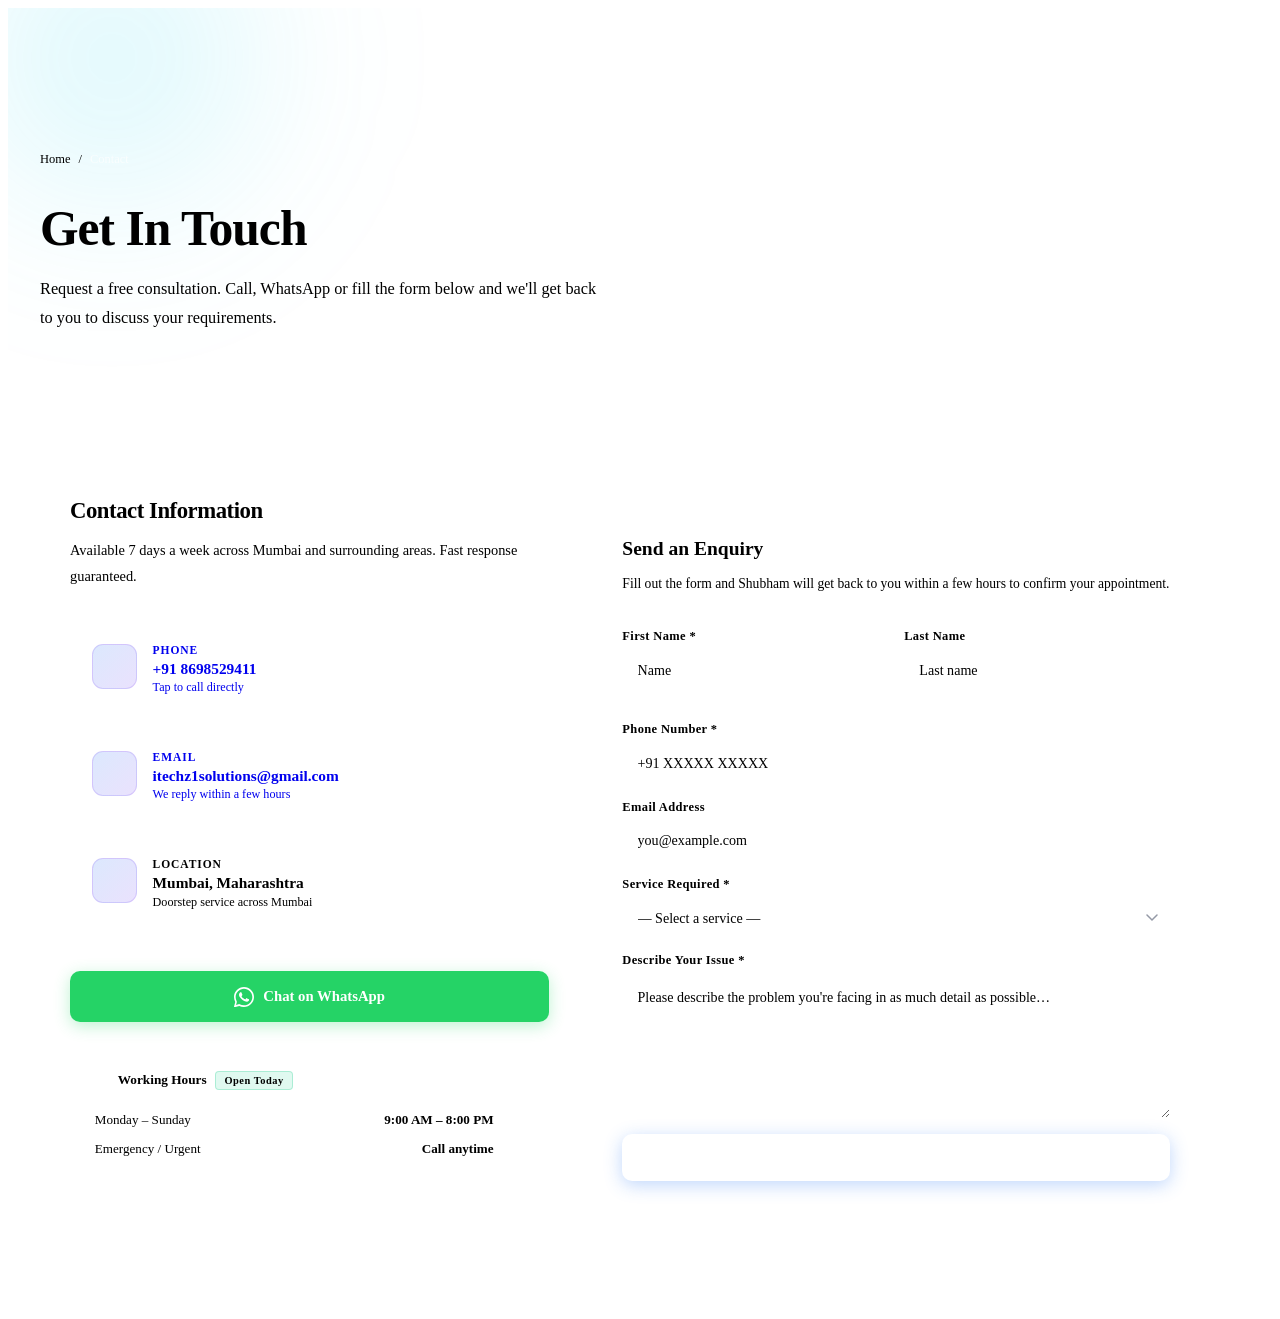
==== contact.html @ d7abde1e "Add files via upload" ====
<!DOCTYPE html>
<html lang="en">
<head>
<meta charset="UTF-8"/>
<meta name="viewport" content="width=device-width,initial-scale=1"/>
<title>Contact — iTechz Solutions</title>
<meta name="description" content="Request a free IT consultation. Contact iTechz Solutions for IT support, networking, CCTV, website development and AMC services."/>
<link rel="preconnect" href="https://fonts.googleapis.com"/>
<link href="https://fonts.googleapis.com/css2?family=Manrope:wght@400;500;600;700;800&family=Space+Grotesk:wght@500;600;700&display=swap" rel="stylesheet"/>
<link rel="stylesheet" href="style.css"/>
<style>
.page-hero{padding-top:72px;background:var(--bg);border-bottom:1px solid var(--line);position:relative;overflow:hidden}
.page-hero::before{
  content:'';position:absolute;top:-180px;left:-10%;
  width:460px;height:460px;border-radius:50%;filter:blur(70px);
  background:radial-gradient(circle, rgba(34,211,238,.18) 0%, transparent 70%);
  pointer-events:none;
}
.page-hero-inner{position:relative;z-index:1;max-width:1240px;margin:0 auto;padding:4.5rem 2rem 3.7rem}
.breadcrumb{display:flex;align-items:center;gap:.5rem;font-size:.78rem;color:var(--text3);margin-bottom:1.3rem}
.breadcrumb a{color:var(--text2);text-decoration:none}.breadcrumb a:hover{color:var(--cyan)}
.breadcrumb span{color:var(--text3)}
.page-hero h1{font-size:clamp(2.1rem,4vw,3.1rem);color:var(--text);font-weight:700;letter-spacing:-.02em;margin-bottom:.8rem}
.page-hero p{font-size:1.02rem;color:var(--text2);max-width:560px;line-height:1.8}

/* CONTACT LAYOUT */
.contact-section{padding:90px 2rem;background:var(--bg)}
.contact-inner{
  max-width:1140px;margin:0 auto;
  display:grid;grid-template-columns:1fr 1.4fr;gap:4rem;align-items:start;
}
@media(max-width:840px){.contact-inner{grid-template-columns:1fr}}

/* LEFT */
.contact-info-title{font-size:1.42rem;font-weight:700;color:var(--text);margin-bottom:.5rem;letter-spacing:-.02em;font-family:var(--serif)}
.contact-info-sub{font-size:.9rem;color:var(--text2);line-height:1.8;margin-bottom:2.1rem}
.contact-methods{display:flex;flex-direction:column;gap:1rem;margin-bottom:2.6rem}
.contact-method{
  display:flex;align-items:flex-start;gap:1rem;
  padding:1.25rem 1.35rem;border:1px solid var(--line);border-radius:13px;
  background:rgba(255,255,255,.02);text-decoration:none;
  backdrop-filter:blur(10px);
  transition:border-color .25s,box-shadow .3s,transform .25s;
}
.contact-method:hover{border-color:rgba(59,130,246,.4);box-shadow:var(--shadow-glow-blue);transform:translateY(-3px)}
.contact-method-icon{
  width:43px;height:43px;border-radius:11px;
  background:linear-gradient(135deg, rgba(59,130,246,.18), rgba(139,92,246,.18));
  border:1px solid rgba(139,92,246,.22);
  display:grid;place-items:center;flex-shrink:0;
}
.contact-method-icon svg{width:18px;height:18px;stroke:var(--cyan);fill:none;stroke-width:2;stroke-linecap:round}
.contact-method-label{font-size:.72rem;font-weight:700;letter-spacing:.08em;text-transform:uppercase;color:var(--text3);margin-bottom:.25rem}
.contact-method-val{font-size:.96rem;font-weight:700;color:var(--text)}
.contact-method-hint{font-size:.76rem;color:var(--text3);margin-top:.15rem}

.wa-btn{
  display:flex;align-items:center;justify-content:center;gap:.6rem;
  width:100%;padding:.95rem;background:#25d366;color:#fff;
  border:none;border-radius:10px;font-size:.92rem;font-weight:700;
  font-family:var(--sans);cursor:pointer;text-decoration:none;
  box-shadow:0 4px 16px rgba(37,211,102,.3);
  transition:background .2s,transform .15s,box-shadow .2s;
}
.wa-btn:hover{background:#1ebe5d;transform:translateY(-2px);box-shadow:0 6px 22px rgba(37,211,102,.4)}
.wa-btn svg{width:20px;height:20px;fill:#fff}

/* HOURS */
.hours-card{background:var(--bg2);border:1px solid var(--line);border-radius:13px;padding:1.45rem 1.55rem;margin-top:1.6rem}
.hours-title{font-size:.83rem;font-weight:700;color:var(--text);margin-bottom:.95rem;display:flex;align-items:center;gap:.5rem}
.hours-title svg{width:15px;height:15px;stroke:var(--cyan);fill:none;stroke-width:2;stroke-linecap:round}
.hours-row{display:flex;justify-content:space-between;font-size:.82rem;padding:.42rem 0;border-bottom:1px solid var(--line);color:var(--text2)}
.hours-row:last-child{border-bottom:none}
.hours-row .day{color:var(--text2)}
.hours-row .time{font-weight:600;color:var(--text)}
.badge-open{background:rgba(52,211,153,.15);color:var(--emerald);font-size:.65rem;font-weight:700;padding:.2rem .55rem;border-radius:4px;letter-spacing:.05em;border:1px solid rgba(52,211,153,.3)}

/* RIGHT — FORM */
.form-card{background:rgba(255,255,255,.025);border:1px solid var(--line);border-radius:var(--radius-lg);padding:2.5rem;box-shadow:var(--shadow-md);backdrop-filter:blur(14px)}
.form-title{font-size:1.22rem;font-weight:700;color:var(--text);margin-bottom:.4rem;font-family:var(--serif)}
.form-sub{font-size:.85rem;color:var(--text2);margin-bottom:2.1rem;line-height:1.6}
.form-row{display:grid;grid-template-columns:1fr 1fr;gap:1rem;margin-bottom:1rem}
@media(max-width:500px){.form-row{grid-template-columns:1fr}}
.form-group{display:flex;flex-direction:column;gap:.4rem;margin-bottom:1rem}
.form-group label{font-size:.78rem;font-weight:700;color:var(--text2);letter-spacing:.03em}
.form-group input,.form-group select,.form-group textarea{
  font-family:var(--sans);font-size:.88rem;color:var(--text);
  padding:.72rem .95rem;border:1px solid var(--line-strong);border-radius:9px;
  background:rgba(255,255,255,.02);outline:none;
  transition:border-color .25s,box-shadow .25s;
  appearance:none;
}
.form-group input::placeholder,.form-group textarea::placeholder{color:var(--text3)}
.form-group input:focus,.form-group select:focus,.form-group textarea:focus{
  border-color:var(--cyan);box-shadow:0 0 0 3px rgba(34,211,238,.14);
}
.form-group textarea{resize:vertical;min-height:120px;line-height:1.6}
.form-group select{background-image:url("data:image/svg+xml,%3Csvg xmlns='http://www.w3.org/2000/svg' width='12' height='8'%3E%3Cpath d='M1 1l5 5 5-5' stroke='%239499a6' stroke-width='1.5' fill='none' stroke-linecap='round'/%3E%3C/svg%3E");background-repeat:no-repeat;background-position:right 12px center}
.form-group select option{background:#10141d;color:var(--text)}
.form-submit{
  position:relative;overflow:hidden;
  width:100%;padding:.95rem;color:#fff;
  background:linear-gradient(135deg, var(--blue), var(--purple));
  border:none;border-radius:10px;font-size:.92rem;font-weight:700;
  font-family:var(--sans);cursor:pointer;
  box-shadow:0 4px 18px rgba(59,130,246,.32);transition:box-shadow .3s,transform .2s;
}
.form-submit:hover{box-shadow:0 8px 28px rgba(139,92,246,.45);transform:translateY(-2px)}
.form-success{ display:none;text-align:center;padding:2rem; }
.form-success-icon{width:58px;height:58px;background:rgba(52,211,153,.15);border:1px solid rgba(52,211,153,.3);border-radius:50%;display:flex;align-items:center;justify-content:center;margin:0 auto 1.1rem}
.form-success-icon svg{width:26px;height:26px;stroke:var(--emerald);fill:none;stroke-width:2.5;stroke-linecap:round;stroke-linejoin:round}
.form-success h3{font-size:1.12rem;font-weight:700;color:var(--text);margin-bottom:.5rem}
.form-success p{font-size:.85rem;color:var(--text2);line-height:1.7}
</style>
</head>
<body>

<div class="page-hero">
  <div class="page-hero-inner">
    <div class="breadcrumb">
      <a href="index.html">Home</a><span>/</span>
      <span style="color:rgba(255,255,255,.7)">Contact</span>
    </div>
    <h1>Get In Touch</h1>
    <p>Request a free consultation. Call, WhatsApp or fill the form below and we'll get back to you to discuss your requirements.</p>
  </div>
</div>

<section class="contact-section">
  <div class="contact-inner">

    <!-- LEFT -->
    <div>
      <div class="contact-info-title reveal">Contact Information</div>
      <p class="contact-info-sub reveal">Available 7 days a week across Mumbai and surrounding areas. Fast response guaranteed.</p>

      <div class="contact-methods">
        <a class="contact-method reveal" href="tel:+918698529411">
          <div class="contact-method-icon"><svg viewBox="0 0 24 24"><path d="M22 16.92v3a2 2 0 0 1-2.18 2 19.79 19.79 0 0 1-8.63-3.07A19.5 19.5 0 0 1 4.69 12a19.79 19.79 0 0 1-3.07-8.67A2 2 0 0 1 3.6 1.27h3a2 2 0 0 1 2 1.72c.127.96.361 1.903.7 2.81a2 2 0 0 1-.45 2.11L7.91 8.84a16 16 0 0 0 6.29 6.29l.92-.92a2 2 0 0 1 2.11-.45c.907.339 1.85.573 2.81.7A2 2 0 0 1 22 16.92z"/></svg></div>
          <div>
            <div class="contact-method-label">Phone</div>
            <div class="contact-method-val">+91 8698529411</div>
            <div class="contact-method-hint">Tap to call directly</div>
          </div>
        </a>
        <a class="contact-method reveal" href="mailto:itechz1solutions@gmail.com">
          <div class="contact-method-icon"><svg viewBox="0 0 24 24"><path d="M4 4h16c1.1 0 2 .9 2 2v12c0 1.1-.9 2-2 2H4c-1.1 0-2-.9-2-2V6c0-1.1.9-2 2-2z"/><polyline points="22,6 12,13 2,6"/></svg></div>
          <div>
            <div class="contact-method-label">Email</div>
            <div class="contact-method-val">itechz1solutions@gmail.com</div>
            <div class="contact-method-hint">We reply within a few hours</div>
          </div>
        </a>
        <div class="contact-method reveal">
          <div class="contact-method-icon"><svg viewBox="0 0 24 24"><path d="M21 10c0 7-9 13-9 13s-9-6-9-13a9 9 0 0 1 18 0z"/><circle cx="12" cy="10" r="3"/></svg></div>
          <div>
            <div class="contact-method-label">Location</div>
            <div class="contact-method-val">Mumbai, Maharashtra</div>
            <div class="contact-method-hint">Doorstep service across Mumbai</div>
          </div>
        </div>
      </div>

      <a class="wa-btn reveal" href="https://wa.me/918698529411" target="_blank">
        <svg viewBox="0 0 24 24"><path d="M17.472 14.382c-.297-.149-1.758-.867-2.03-.967-.273-.099-.471-.148-.67.15-.197.297-.767.966-.94 1.164-.173.199-.347.223-.644.075-.297-.15-1.255-.463-2.39-1.475-.883-.788-1.48-1.761-1.653-2.059-.173-.297-.018-.458.13-.606.134-.133.298-.347.446-.52.149-.174.198-.298.298-.497.099-.198.05-.371-.025-.52-.075-.149-.669-1.612-.916-2.207-.242-.579-.487-.5-.669-.51-.173-.008-.371-.01-.57-.01-.198 0-.52.074-.792.372-.272.297-1.04 1.016-1.04 2.479 0 1.462 1.065 2.875 1.213 3.074.149.198 2.096 3.2 5.077 4.487.709.306 1.262.489 1.694.625.712.227 1.36.195 1.871.118.571-.085 1.758-.719 2.006-1.413.248-.694.248-1.289.173-1.413-.074-.124-.272-.198-.57-.347z"/><path d="M12 0C5.373 0 0 5.373 0 12c0 2.127.558 4.126 1.532 5.858L.057 23.267a.75.75 0 0 0 .92.908l5.42-1.424A11.942 11.942 0 0 0 12 24c6.627 0 12-5.373 12-12S18.627 0 12 0zm0 22c-1.907 0-3.693-.484-5.25-1.334l-.376-.215-3.895 1.023 1.043-3.808-.232-.387A9.96 9.96 0 0 1 2 12C2 6.477 6.477 2 12 2s10 4.477 10 10-4.477 10-10 10z"/></svg>
        Chat on WhatsApp
      </a>

      <div class="hours-card reveal">
        <div class="hours-title">
          <svg viewBox="0 0 24 24"><circle cx="12" cy="12" r="10"/><polyline points="12 6 12 12 16 14"/></svg>
          Working Hours <span class="badge-open">Open Today</span>
        </div>
        <div class="hours-row"><span class="day">Monday – Sunday</span><span class="time">9:00 AM – 8:00 PM</span></div>
        <div class="hours-row"><span class="day">Emergency / Urgent</span><span class="time">Call anytime</span></div>
      </div>
    </div>

    <!-- RIGHT — FORM -->
    <!-- RIGHT — FORM -->
<div class="form-card reveal">

  <!-- ✅ FORM ADDED -->
  <form action="https://formspree.io/f/xeepljep" method="POST" id="contact-form">

    <div id="form-wrap">
      <div class="form-title">Send an Enquiry</div>
      <p class="form-sub">Fill out the form and Shubham will get back to you within a few hours to confirm your appointment.</p>

      <div class="form-row">
        <div class="form-group">
          <label for="fname">First Name *</label>
          <input type="text" id="fname" name="First Name" placeholder="Name" required/>
        </div>
        <div class="form-group">
          <label for="lname">Last Name</label>
          <input type="text" id="lname" name="Last Name" placeholder="Last name"/>
        </div>
      </div>

      <div class="form-group">
        <label for="phone">Phone Number *</label>
        <input type="tel" id="phone" name="Phone" placeholder="+91 XXXXX XXXXX" required/>
      </div>

      <div class="form-group">
        <label for="email">Email Address</label>
        <input type="email" id="email" name="Email" placeholder="you@example.com"/>
      </div>

      <div class="form-group">
        <label for="service">Service Required *</label>
        <select id="service" name="Service" required>
          <option value="">— Select a service —</option>
          <option>IT Support & Hardware Solutions</option>
          <option>IT Infrastructure & Networking</option>
          <option>CCTV & Surveillance Solutions</option>
          <option>Website Development & Management</option>
          <option>Annual Maintenance Contract</option>
          <option>Other</option>
        </select>
      </div>

      <div class="form-group">
        <label for="msg">Describe Your Issue *</label>
        <textarea id="msg" name="Message" required placeholder="Please describe the problem you're facing in as much detail as possible…"></textarea>
      </div>

      <!-- hidden fields -->
      <input type="hidden" name="_subject" value="New Enquiry - iTechz Solutions">
      <input type="hidden" name="_captcha" value="false">

      <!-- ✅ FIXED BUTTON -->
      <button type="submit" class="form-submit">Send Enquiry →</button>
    </div>

  </form>

  <!-- SUCCESS UI SAME -->
  <div class="form-success" id="form-success">
    <div class="form-success-icon">
      <svg viewBox="0 0 24 24">
        <polyline points="20 6 9 17 4 12"/>
      </svg>
    </div>
    <h3>Enquiry Sent!</h3>
    <p>Thank you for reaching out. We'll contact you shortly to discuss your requirements and schedule a consultation. You can also WhatsApp directly for a faster response.</p>

    <a class="wa-btn" href="https://wa.me/918698529411" target="_blank" style="margin-top:1.5rem;display:flex">
      <svg viewBox="0 0 24 24" width="20" height="20">
        <path d="M17.472 14.382c-.297-.149-1.758-.867-2.03-.967-.273-.099-.471-.148-.67.15-.197.297-.767.966-.94 1.164-.173.199-.347.223-.644.075-.297-.15-1.255-.463-2.39-1.475-.883-.788-1.48-1.761-1.653-2.059-.173-.297-.018-.458.13-.606.134-.133.298-.347.446-.52.149-.174.198-.298.298-.497.099-.198.05-.371-.025-.52-.075-.149-.669-1.612-.916-2.207-.242-.579-.487-.5-.669-.51-.173-.008-.371-.01-.57-.01-.198 0-.52.074-.792.372-.272.297-1.04 1.016-1.04 2.479 0 1.462 1.065 2.875 1.213 3.074.149.198 2.096 3.2 5.077 4.487.709.306 1.262.489 1.694.625.712.227 1.36.195 1.871.118.571-.085 1.758-.719 2.006-1.413.248-.694.248-1.289.173-1.413-.074-.124-.272-.198-.57-.347z"/>
        <path d="M12 0C5.373 0 0 5.373 0 12c0 2.127.558 4.126 1.532 5.858L.057 23.267a.75.75 0 0 0 .92.908l5.42-1.424A11.942 11.942 0 0 0 12 24c6.627 0 12-5.373 12-12S18.627 0 12 0zm0 22c-1.907 0-3.693-.484-5.25-1.334l-.376-.215-3.895 1.023 1.043-3.808-.232-.387A9.96 9.96 0 0 1 2 12C2 6.477 6.477 2 12 2s10 4.477 10 10-4.477 10-10 10z"/>
      </svg>
      Follow up on WhatsApp
    </a>
  </div>

</div>

<script src="shared.js"></script>
<script>
initPage('contact');
function submitForm() {
  const fname = document.getElementById('fname').value.trim();
  const phone = document.getElementById('phone').value.trim();
  const service = document.getElementById('service').value;
  const msg = document.getElementById('msg').value.trim();
  if (!fname || !phone || !service || !msg) {
    alert('Please fill in all required fields marked with *');
    return;
  }
  document.getElementById('form-wrap').style.display = 'none';
  document.getElementById('form-success').style.display = 'block';
}
</script>
</body>
</html>
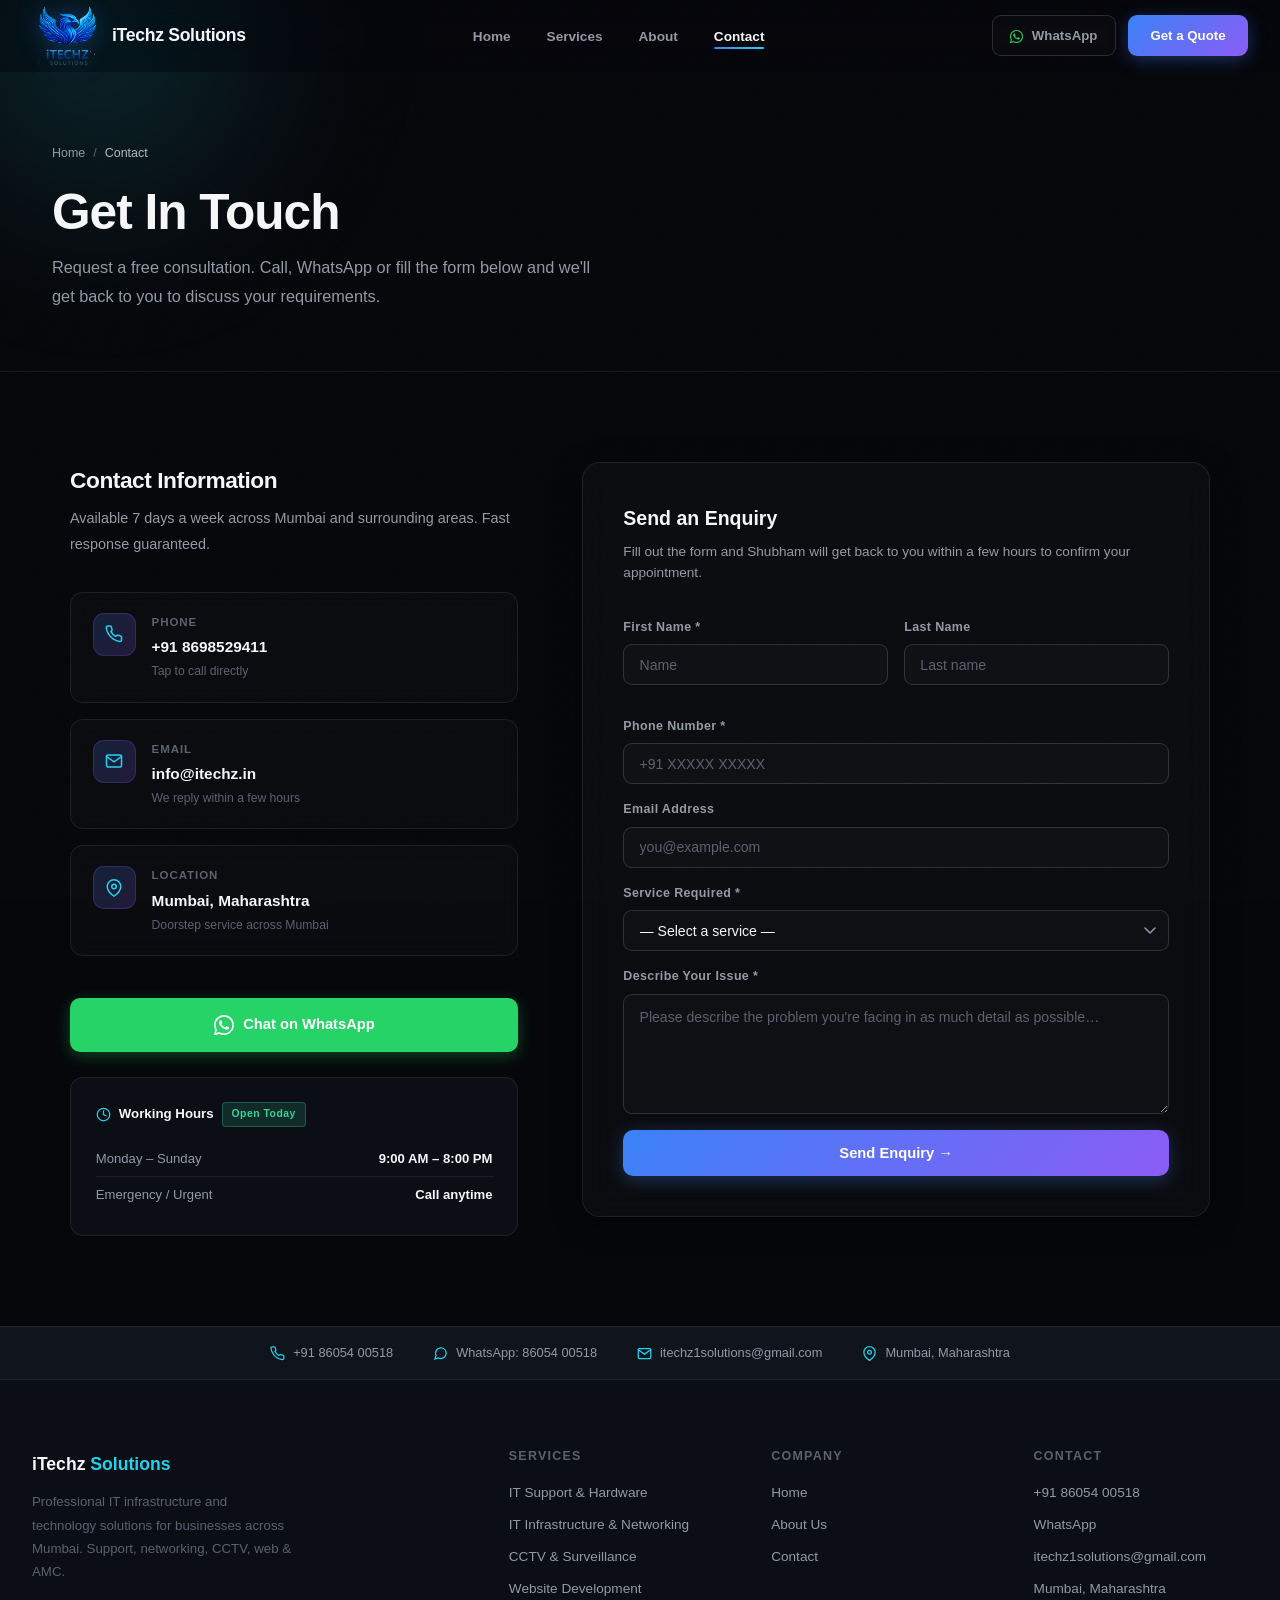
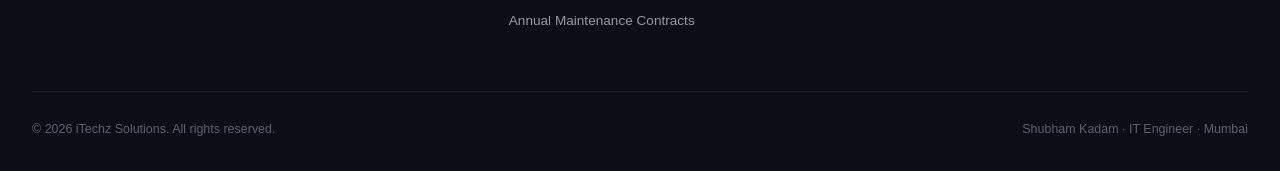
==== commit 379b1212: "Update contact.html" ====
--- a/contact.html
+++ b/contact.html
@@ -143,11 +143,11 @@
             <div class="contact-method-hint">Tap to call directly</div>
           </div>
         </a>
-        <a class="contact-method reveal" href="mailto:itechz1solutions@gmail.com">
+        <a class="contact-method reveal" href="mailto:info@itechz.in">
           <div class="contact-method-icon"><svg viewBox="0 0 24 24"><path d="M4 4h16c1.1 0 2 .9 2 2v12c0 1.1-.9 2-2 2H4c-1.1 0-2-.9-2-2V6c0-1.1.9-2 2-2z"/><polyline points="22,6 12,13 2,6"/></svg></div>
           <div>
             <div class="contact-method-label">Email</div>
-            <div class="contact-method-val">itechz1solutions@gmail.com</div>
+            <div class="contact-method-val">info@itechz.in</div>
             <div class="contact-method-hint">We reply within a few hours</div>
           </div>
         </a>
--- a/style.css
+++ b/style.css
@@ -0,0 +1,335 @@
+/* ── RESET ── */
+*, *::before, *::after { box-sizing: border-box; margin: 0; padding: 0; }
+
+/* ── VARIABLES — Premium dark, aurora palette ── */
+:root {
+  --bg: #06070a;
+  --bg2: #0b0e14;
+  --bg3: #10141d;
+  --surface: #0e121b;
+  --surface-hover: #141926;
+
+  --blue: #3b82f6;
+  --purple: #8b5cf6;
+  --cyan: #22d3ee;
+  --emerald: #34d399;
+  --orange: #f97316;
+
+  --text: #f5f6f8;
+  --text2: #9499a6;
+  --text3: #5b6170;
+
+  --line: rgba(255,255,255,.08);
+  --line-strong: rgba(255,255,255,.14);
+
+  --serif: 'Space Grotesk', sans-serif;
+  --sans: 'Manrope', sans-serif;
+  --mono: 'Space Grotesk', sans-serif;
+
+  --radius: 10px;
+  --radius-lg: 18px;
+
+  --shadow: 0 2px 8px rgba(0,0,0,.3);
+  --shadow-md: 0 8px 30px rgba(0,0,0,.45);
+  --shadow-glow-blue: 0 0 0 1px rgba(59,130,246,.25), 0 8px 30px rgba(59,130,246,.18);
+  --shadow-glow-purple: 0 0 0 1px rgba(139,92,246,.25), 0 8px 30px rgba(139,92,246,.18);
+
+  --mx: 50%; --my: 50%; /* mouse position, set by JS */
+}
+
+html { scroll-behavior: smooth; font-size: 16px; }
+body {
+  background: var(--bg);
+  color: var(--text);
+  font-family: var(--sans);
+  font-weight: 400;
+  line-height: 1.6;
+  -webkit-font-smoothing: antialiased;
+  overflow-x: hidden;
+}
+img { display: block; max-width: 100%; }
+a { text-decoration: none; color: inherit; }
+ul { list-style: none; }
+
+@media (prefers-reduced-motion: reduce) {
+  *, *::before, *::after { animation-duration: .01ms !important; animation-iteration-count: 1 !important; transition-duration: .01ms !important; scroll-behavior: auto !important; }
+}
+
+/* ── NOISE TEXTURE (subtle, fixed, behind everything) ── */
+.noise-layer {
+  position: fixed; inset: 0; z-index: 0; pointer-events: none;
+  opacity: .035; mix-blend-mode: overlay;
+  background-image: url("data:image/svg+xml,%3Csvg xmlns='http://www.w3.org/2000/svg' width='120' height='120'%3E%3Cfilter id='n'%3E%3CfeTurbulence type='fractalNoise' baseFrequency='0.9' numOctaves='2' stitchTiles='stitch'/%3E%3C/filter%3E%3Crect width='100%25' height='100%25' filter='url(%23n)'/%3E%3C/svg%3E");
+}
+
+/* ── TYPOGRAPHY ── */
+h1,h2,h3,h4 { line-height: 1.12; font-weight: 700; letter-spacing: -.02em; font-family: var(--serif); color: var(--text); }
+
+/* ── NAV ── */
+#nav {
+  position: fixed; top: 0; left: 0; right: 0; z-index: 999;
+  height: 72px;
+  display: flex; align-items: center;
+  background: rgba(6,7,10,0.4);
+  backdrop-filter: blur(16px) saturate(140%);
+  -webkit-backdrop-filter: blur(16px) saturate(140%);
+  border-bottom: 1px solid transparent;
+  padding: 0 2rem;
+  transition: background .35s, border-color .35s, box-shadow .35s, transform .4s;
+}
+#nav.scrolled {
+  background: rgba(8,10,15,0.75);
+  border-color: var(--line);
+  box-shadow: 0 8px 30px rgba(0,0,0,.35);
+}
+#nav.nav-hidden { transform: translateY(-100%); }
+.nav-inner {
+  max-width: 1240px; width: 100%; margin: 0 auto;
+  display: flex; align-items: center; justify-content: space-between;
+}
+.logo { display: flex; align-items: center; gap: 10px; }
+.logo img { height: 70px; filter: drop-shadow(0 0 12px rgba(59,130,246,.35)); }
+.logo span {
+  color: var(--text); font-weight: 700; font-size: 1.1rem; letter-spacing: -0.3px;
+  background: linear-gradient(90deg, var(--text), var(--text), var(--cyan));
+  background-size: 200% auto; background-position: 0% 50%;
+  -webkit-background-clip: text; background-clip: text; -webkit-text-fill-color: transparent;
+  transition: background-position .6s;
+}
+.logo:hover span { background-position: 100% 50%; }
+.nav-links { display: flex; gap: .25rem; position: relative; }
+.nav-links a {
+  font-size: .85rem; font-weight: 600; color: var(--text2);
+  padding: .5rem 1rem; border-radius: 8px;
+  transition: color .25s; position: relative;
+}
+.nav-links a:hover { color: var(--text); }
+.nav-links a.active { color: var(--text); }
+.nav-links a.active::after {
+  content: ''; position: absolute; left: 1rem; right: 1rem; bottom: .15rem; height: 2px;
+  background: linear-gradient(90deg, var(--blue), var(--cyan));
+  border-radius: 2px;
+}
+.nav-right { display: flex; align-items: center; gap: .75rem; }
+.btn-ghost {
+  font-size: .83rem; font-weight: 600; color: var(--text2);
+  padding: .55rem 1.1rem; border: 1px solid var(--line-strong);
+  border-radius: 9px; background: rgba(255,255,255,.02); cursor: pointer;
+  font-family: var(--sans);
+  transition: border-color .25s, color .25s, background .25s;
+  text-decoration: none; display: inline-block;
+}
+.btn-ghost:hover { border-color: var(--cyan); color: var(--text); background: rgba(34,211,238,.06); }
+
+.btn-primary {
+  position: relative; font-size: .83rem; font-weight: 700; color: #fff;
+  padding: .6rem 1.4rem; border: none; border-radius: 9px; cursor: pointer;
+  font-family: var(--sans);
+  background: linear-gradient(135deg, var(--blue), var(--purple));
+  box-shadow: 0 4px 18px rgba(59,130,246,.35);
+  transition: box-shadow .3s, transform .2s;
+  text-decoration: none; display: inline-block;
+  isolation: isolate;
+}
+.btn-primary::before {
+  content: ''; position: absolute; inset: -1px; border-radius: 9px; z-index: -1;
+  background: linear-gradient(135deg, var(--cyan), var(--purple));
+  opacity: 0; transition: opacity .3s;
+}
+.btn-primary:hover { box-shadow: 0 8px 28px rgba(139,92,246,.45); transform: translateY(-2px); }
+.btn-primary:hover::before { opacity: 1; }
+.btn-primary:active { transform: translateY(0) scale(.98); }
+
+/* Magnetic/ripple buttons share this */
+.btn-primary, .hero-btn-primary { position: relative; overflow: hidden; }
+.ripple {
+  position: absolute; border-radius: 50%; pointer-events: none;
+  background: rgba(255,255,255,.35); transform: scale(0); animation: rippleAnim .6s ease-out;
+}
+@keyframes rippleAnim { to { transform: scale(3); opacity: 0; } }
+
+/* ── SHARED SECTION ── */
+.section { padding: 110px 2rem; position: relative; z-index: 1; }
+.section-sm { padding: 70px 2rem; }
+.container { max-width: 1240px; margin: 0 auto; }
+.container-sm { max-width: 800px; margin: 0 auto; }
+
+.eyebrow {
+  font-size: .72rem; font-weight: 700; letter-spacing: .16em;
+  text-transform: uppercase; margin-bottom: 1rem;
+  display: inline-flex; align-items: center; gap: .6rem;
+  background: linear-gradient(90deg, var(--cyan), var(--blue));
+  -webkit-background-clip: text; background-clip: text; -webkit-text-fill-color: transparent;
+}
+.eyebrow::before {
+  content: ''; width: 6px; height: 6px; border-radius: 50%;
+  background: var(--cyan); flex-shrink: 0;
+  box-shadow: 0 0 0 4px rgba(34,211,238,.15), 0 0 12px rgba(34,211,238,.6);
+  animation: pulseDot 2.2s infinite;
+}
+@keyframes pulseDot { 0%,100%{opacity:1} 50%{opacity:.4} }
+.section-title {
+  font-size: clamp(2rem, 3.6vw, 3rem);
+  font-weight: 700; color: var(--text); margin-bottom: 1rem;
+  letter-spacing: -.02em;
+}
+.section-sub { font-size: 1.05rem; color: var(--text2); line-height: 1.8; max-width: 560px; }
+
+/* ── GLASS CARDS ── */
+.card {
+  background: rgba(255,255,255,.025);
+  border: 1px solid var(--line);
+  border-radius: var(--radius-lg); padding: 2rem;
+  backdrop-filter: blur(14px); -webkit-backdrop-filter: blur(14px);
+  transition: border-color .3s, box-shadow .4s, transform .4s;
+  position: relative;
+}
+.card:hover {
+  border-color: rgba(139,92,246,.4);
+  box-shadow: var(--shadow-glow-purple);
+  transform: translateY(-5px);
+}
+
+.chip {
+  display: inline-block; font-size: .7rem; font-weight: 700;
+  letter-spacing: .06em; text-transform: uppercase;
+  padding: .3rem .8rem; border-radius: 999px;
+  background: rgba(59,130,246,.12); border: 1px solid rgba(59,130,246,.25);
+  color: #93b8fb;
+}
+
+.divider { height: 1px; background: var(--line); }
+
+/* ── FOOTER ── */
+footer { background: var(--bg2); padding: 70px 2rem 32px; border-top: 1px solid var(--line); position: relative; z-index: 1; }
+.footer-inner {
+  max-width: 1240px; margin: 0 auto;
+  display: grid; grid-template-columns: 2fr 1fr 1fr 1fr;
+  gap: 3rem; padding-bottom: 48px;
+  border-bottom: 1px solid var(--line);
+}
+.footer-logo { font-size: 1.1rem; font-weight: 700; color: var(--text); margin-bottom: .75rem; }
+.footer-logo span { color: var(--cyan); }
+.footer-desc { font-size: .83rem; color: var(--text3); line-height: 1.75; max-width: 260px; }
+.footer-col h4 { font-size: .78rem; font-weight: 700; letter-spacing: .1em; text-transform: uppercase; color: var(--text3); margin-bottom: 1.1rem; }
+.footer-col a { display: block; font-size: .85rem; color: var(--text2); margin-bottom: .65rem; transition: color .2s; }
+.footer-col a:hover { color: var(--cyan); }
+.footer-bottom {
+  max-width: 1240px; margin: 0 auto;
+  display: flex; justify-content: space-between; align-items: center;
+  padding-top: 28px; flex-wrap: wrap; gap: 1rem;
+}
+.footer-copy { font-size: .78rem; color: var(--text3); }
+
+/* ── CONTACT BAR ── */
+.contact-bar {
+  background: var(--bg3); padding: 1rem 2rem;
+  display: flex; align-items: center; justify-content: center;
+  gap: 2.5rem; flex-wrap: wrap;
+  border-top: 1px solid var(--line); position: relative; z-index: 1;
+}
+.contact-bar-item {
+  display: flex; align-items: center; gap: .5rem;
+  font-size: .8rem; color: var(--text2);
+  text-decoration: none; transition: color .2s;
+}
+.contact-bar-item:hover { color: var(--cyan); }
+.contact-bar-item svg { width: 15px; height: 15px; stroke: var(--cyan); fill: none; stroke-width: 2; stroke-linecap: round; flex-shrink: 0; }
+
+/* ── SCROLL REVEAL (varied: fade/scale/slide/blur) ── */
+.reveal { opacity: 0; transform: translateY(26px); transition: opacity .8s cubic-bezier(.16,1,.3,1), transform .8s cubic-bezier(.16,1,.3,1), filter .8s; filter: blur(0); }
+.reveal.in { opacity: 1; transform: none; }
+.reveal-scale { opacity: 0; transform: scale(.92); transition: opacity .7s, transform .7s cubic-bezier(.16,1,.3,1); }
+.reveal-scale.in { opacity: 1; transform: scale(1); }
+.reveal-blur { opacity: 0; filter: blur(8px); transform: translateY(14px); transition: opacity .8s, filter .8s, transform .8s; }
+.reveal-blur.in { opacity: 1; filter: blur(0); transform: none; }
+.reveal-left { opacity: 0; transform: translateX(-28px); transition: opacity .7s, transform .7s cubic-bezier(.16,1,.3,1); }
+.reveal-left.in { opacity: 1; transform: none; }
+.reveal-right { opacity: 0; transform: translateX(28px); transition: opacity .7s, transform .7s cubic-bezier(.16,1,.3,1); }
+.reveal-right.in { opacity: 1; transform: none; }
+
+/* ── RESPONSIVE ── */
+@media (max-width: 768px) {
+  .nav-links { display: none; }
+  .footer-inner { grid-template-columns: 1fr 1fr; }
+  .section { padding: 70px 1.25rem; }
+  .logo span { font-size: .95rem; }
+  .logo img { height: 44px; }
+  .nav-right { gap: .5rem; }
+  .nav-right .btn-ghost { display: none; }
+  .nav-right .btn-primary { padding: .5rem .9rem; font-size: .8rem; }
+  #nav { padding: 0 1rem; }
+  .cursor-follower { display: none; }
+}
+@media (max-width: 480px) {
+  .footer-inner { grid-template-columns: 1fr; }
+}
+
+/* ── CURSOR FOLLOWER (desktop only, subtle glow) ── */
+.cursor-follower {
+  position: fixed; top: 0; left: 0; width: 380px; height: 380px;
+  border-radius: 50%; pointer-events: none; z-index: 2;
+  background: radial-gradient(circle, rgba(99,102,241,.10) 0%, transparent 70%);
+  transform: translate(-50%,-50%);
+  transition: opacity .3s;
+  opacity: 0;
+}
+.cursor-follower.active { opacity: 1; }
+
+/* ── VALUES (Why Choose Us) ── */
+.values-grid { display: grid; grid-template-columns: repeat(3,1fr); gap: 1.5rem; }
+@media(max-width:720px){.values-grid{grid-template-columns:1fr 1fr}}
+@media(max-width:480px){.values-grid{grid-template-columns:1fr}}
+.value-card {
+  background: rgba(255,255,255,.025); border: 1px solid var(--line); border-radius: var(--radius-lg);
+  padding: 1.8rem; transition: border-color .3s, box-shadow .4s, transform .4s;
+  backdrop-filter: blur(14px); -webkit-backdrop-filter: blur(14px);
+}
+.value-card:hover { border-color: rgba(59,130,246,.4); box-shadow: var(--shadow-glow-blue); transform: translateY(-5px); }
+.value-icon {
+  width: 46px; height: 46px; border-radius: 12px;
+  background: linear-gradient(135deg, rgba(59,130,246,.18), rgba(139,92,246,.18));
+  border: 1px solid rgba(139,92,246,.25);
+  display: grid; place-items: center; margin-bottom: 1.1rem;
+}
+.value-icon svg { width: 21px; height: 21px; stroke: var(--cyan); fill: none; stroke-width: 2; stroke-linecap: round; stroke-linejoin: round; }
+.value-title { font-size: .96rem; font-weight: 700; color: var(--text); margin-bottom: .4rem; }
+.value-desc { font-size: .82rem; color: var(--text2); line-height: 1.75; }
+
+/* ── INDUSTRIES WE SERVE ── */
+.industries-grid { display: grid; grid-template-columns: repeat(3,1fr); gap: 1rem; }
+@media(max-width:720px){.industries-grid{grid-template-columns:repeat(2,1fr)}}
+@media(max-width:480px){.industries-grid{grid-template-columns:1fr}}
+.industry-card {
+  background: rgba(255,255,255,.02); border: 1px solid var(--line); border-radius: 12px;
+  padding: 1.4rem 1.5rem; text-align: center;
+  transition: border-color .3s, box-shadow .3s, transform .3s, background .3s;
+}
+.industry-card:hover {
+  border-color: rgba(34,211,238,.4); background: rgba(34,211,238,.06);
+  box-shadow: 0 8px 24px rgba(34,211,238,.15); transform: translateY(-4px);
+}
+.industry-card span { font-size: .9rem; font-weight: 700; color: var(--text); }
+
+/* ── ILLUSTRATIONS ── */
+.about-illustration {
+  width: 100%; max-width: 100%; border-radius: var(--radius-lg);
+  margin: 1.8rem 0 2rem; display: block;
+  box-shadow: var(--shadow-md); border: 1px solid var(--line);
+}
+
+/* ── CONNECT DIVIDER (decorative line between sections) ── */
+.connect-divider { position: relative; z-index: 1; line-height: 0; }
+.connect-divider svg { width: 100%; height: 32px; display: block; }
+.connect-divider path {
+  fill: none; stroke: var(--line-strong); stroke-width: 1.5;
+  stroke-dasharray: 600; stroke-dashoffset: 600;
+  transition: stroke-dashoffset 1.2s ease-out;
+}
+.connect-divider circle {
+  fill: var(--cyan); opacity: 0;
+  transition: opacity .4s .8s;
+  filter: drop-shadow(0 0 6px rgba(34,211,238,.8));
+}
+.connect-divider.in path { stroke-dashoffset: 0; }
+.connect-divider.in circle { opacity: 1; }
